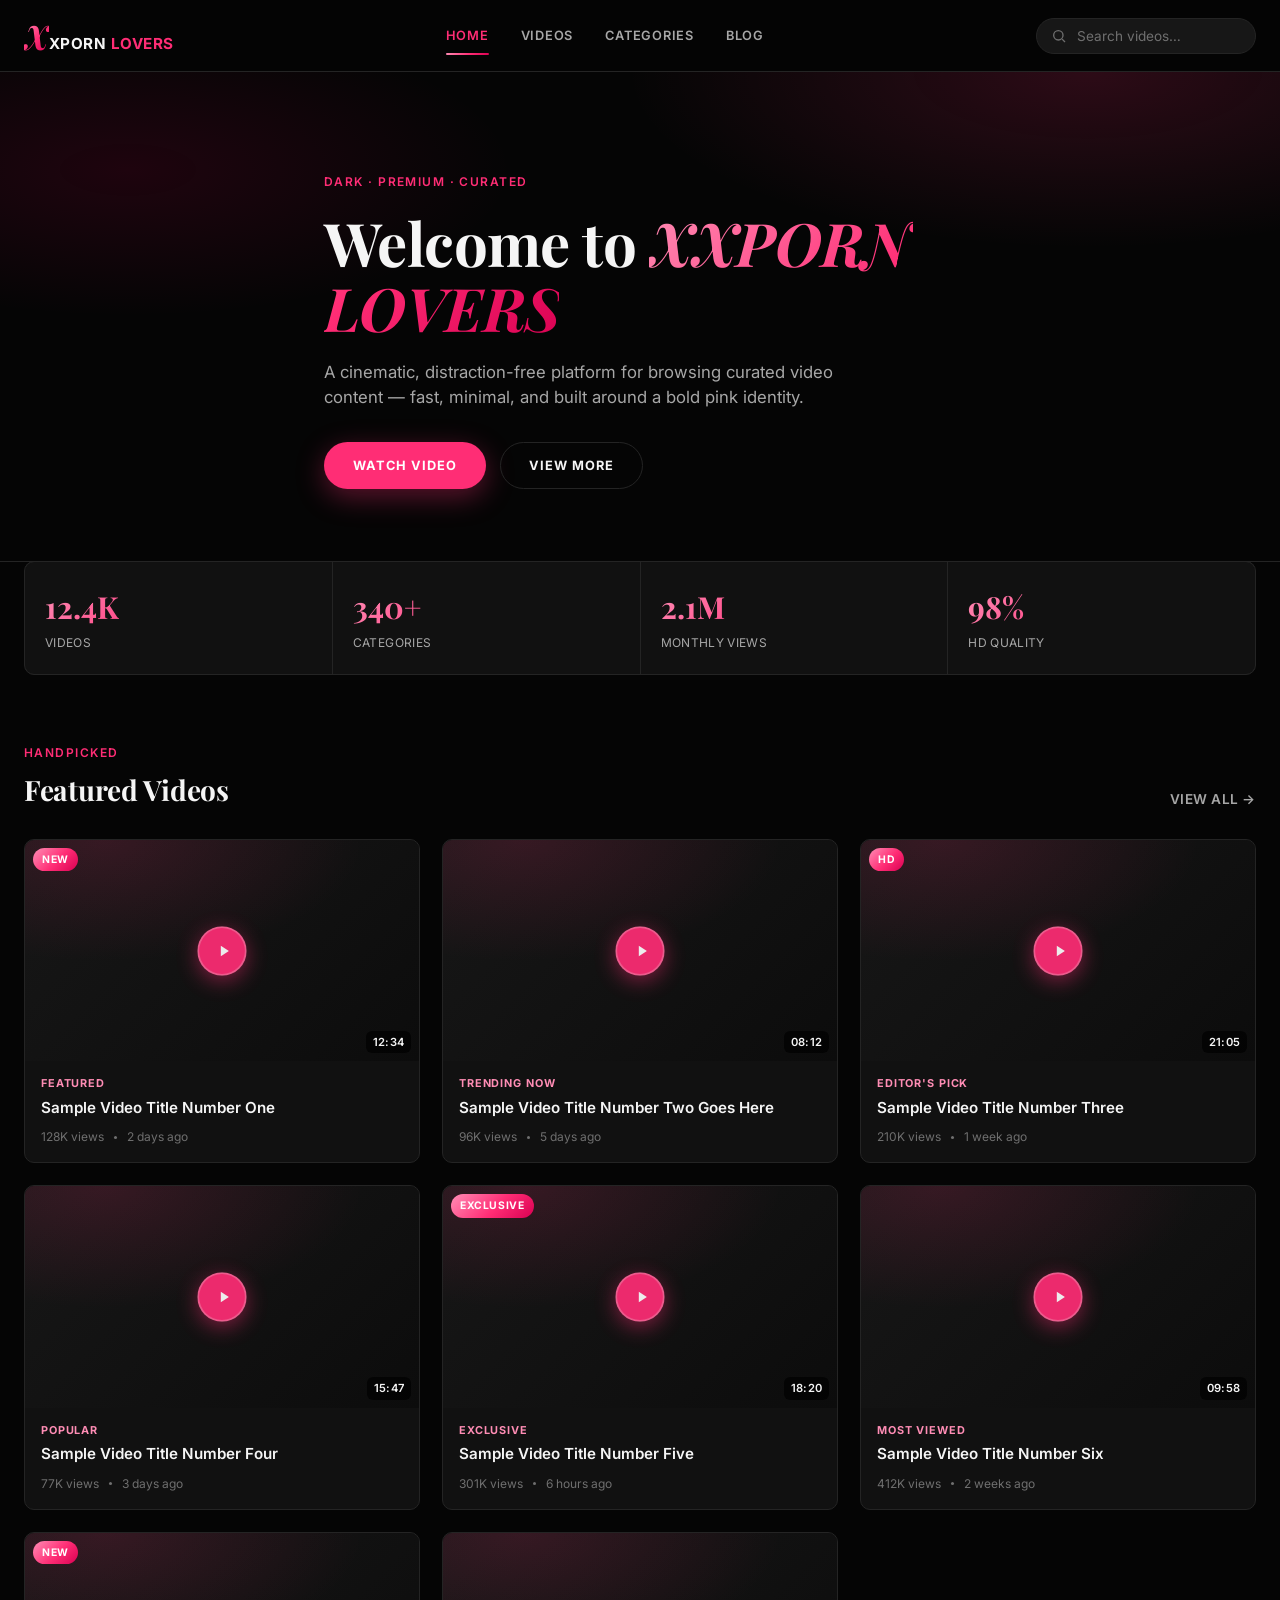
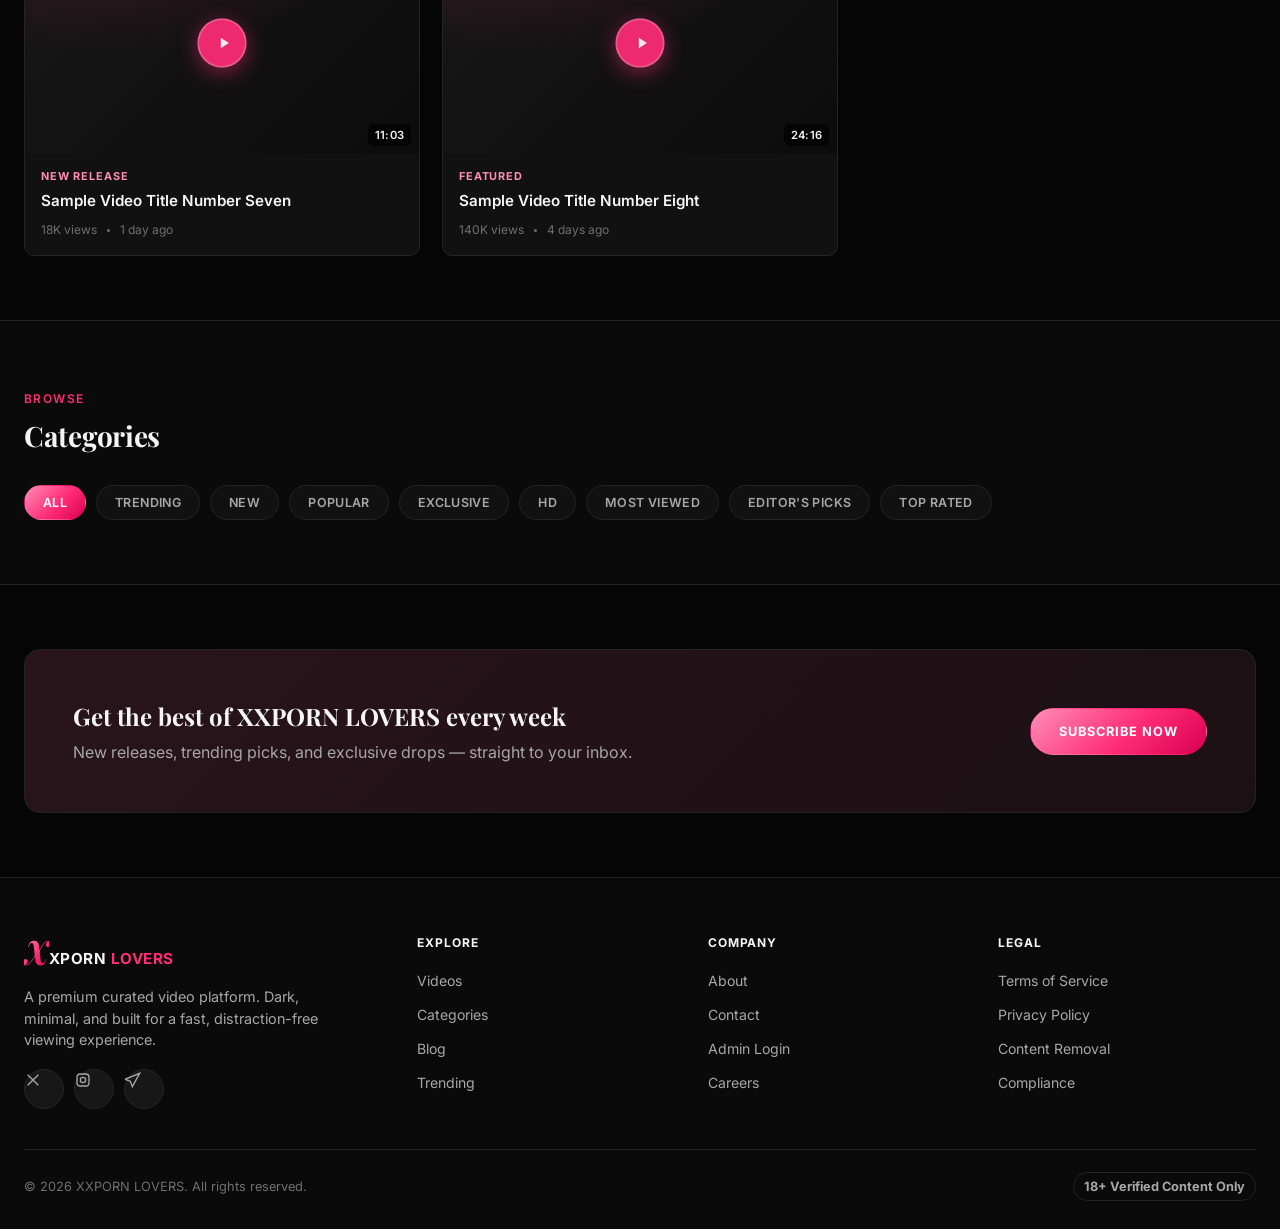
==== index.html @ b149cddd "Build XXPORN LOVERS brand site: dark luxury + pink identity Scaffold a static site implementing the " ====
<!doctype html>
<html lang="en">
<head>
<meta charset="UTF-8">
<meta name="viewport" content="width=device-width, initial-scale=1.0">
<title>XXPORN LOVERS</title>
<meta name="description" content="XXPORN LOVERS — a premium, dark, curated video platform.">
<link rel="icon" type="image/svg+xml" href="assets/img/favicon.svg">
<link rel="preconnect" href="https://fonts.googleapis.com">
<link rel="preconnect" href="https://fonts.gstatic.com" crossorigin>
<link href="https://fonts.googleapis.com/css2?family=Playfair+Display:ital,wght@0,700;1,700&family=Inter:wght@400;500;600;700;800&display=swap" rel="stylesheet">
<link rel="stylesheet" href="assets/css/tokens.css">
<link rel="stylesheet" href="assets/css/main.css">
</head>
<body>

<header class="navbar">
  <div class="container navbar-inner">
    <a href="index.html" class="logo" aria-label="XXPORN LOVERS home">
      <span class="logo-mark">X</span><span class="logo-text">XPORN <span class="accent">LOVERS</span></span>
    </a>
    <nav class="nav-links" aria-label="Primary">
      <a href="index.html" class="active">Home</a>
      <a href="videos.html">Videos</a>
      <a href="index.html#categories">Categories</a>
      <a href="blog.html">Blog</a>
    </nav>
    <div class="nav-actions">
      <label class="search-box">
        <svg width="16" height="16" viewBox="0 0 24 24" fill="none" stroke="currentColor" stroke-width="2"><circle cx="11" cy="11" r="7"/><path d="m21 21-4.3-4.3"/></svg>
        <input type="search" placeholder="Search videos…" aria-label="Search">
      </label>
      <button class="nav-toggle" aria-label="Toggle menu" aria-expanded="false"><span></span></button>
    </div>
  </div>
</header>
<div class="mobile-drawer">
  <nav class="nav-links" aria-label="Mobile primary">
    <a href="index.html" class="active">Home</a>
    <a href="videos.html">Videos</a>
    <a href="index.html#categories">Categories</a>
    <a href="blog.html">Blog</a>
  </nav>
  <label class="search-box">
    <svg width="16" height="16" viewBox="0 0 24 24" fill="none" stroke="currentColor" stroke-width="2"><circle cx="11" cy="11" r="7"/><path d="m21 21-4.3-4.3"/></svg>
    <input type="search" placeholder="Search videos…" aria-label="Search">
  </label>
</div>

<main>
  <!-- Hero -->
  <section class="hero">
    <div class="container hero-content">
      <span class="eyebrow">Dark · Premium · Curated</span>
      <h1 class="hero-title">Welcome to <em>XXPORN LOVERS</em></h1>
      <p class="hero-sub">A cinematic, distraction-free platform for browsing curated video content — fast, minimal, and built around a bold pink identity.</p>
      <div class="hero-actions">
        <a href="videos.html" class="btn btn-primary">Watch Video</a>
        <a href="#featured" class="btn btn-secondary">View More</a>
      </div>
    </div>
  </section>

  <!-- Stats -->
  <div class="container" style="margin-top:-1px;">
    <div class="stats-strip">
      <div class="stat-tile"><div class="stat-value">12.4K</div><div class="stat-label">Videos</div></div>
      <div class="stat-tile"><div class="stat-value">340+</div><div class="stat-label">Categories</div></div>
      <div class="stat-tile"><div class="stat-value">2.1M</div><div class="stat-label">Monthly Views</div></div>
      <div class="stat-tile"><div class="stat-value">98%</div><div class="stat-label">HD Quality</div></div>
    </div>
  </div>

  <!-- Featured -->
  <section class="section" id="featured">
    <div class="container">
      <div class="section-head">
        <div>
          <span class="eyebrow">Handpicked</span>
          <h2 class="section-title" style="margin-top:6px;">Featured Videos</h2>
        </div>
        <a href="videos.html" class="link-more">View all →</a>
      </div>

      <div class="video-grid">
        <a href="#" class="video-card">
          <div class="thumb"><span class="thumb-badge">New</span><span class="thumb-duration">12:34</span>
            <span class="play-btn"><svg viewBox="0 0 24 24"><path d="M8 5v14l11-7z"/></svg></span>
          </div>
          <div class="card-body">
            <span class="card-category">Featured</span>
            <h3 class="card-title">Sample Video Title Number One</h3>
            <div class="card-meta"><span>128K views</span><span class="dot"></span><span>2 days ago</span></div>
          </div>
        </a>
        <a href="#" class="video-card">
          <div class="thumb"><span class="thumb-duration">08:12</span>
            <span class="play-btn"><svg viewBox="0 0 24 24"><path d="M8 5v14l11-7z"/></svg></span>
          </div>
          <div class="card-body">
            <span class="card-category">Trending Now</span>
            <h3 class="card-title">Sample Video Title Number Two Goes Here</h3>
            <div class="card-meta"><span>96K views</span><span class="dot"></span><span>5 days ago</span></div>
          </div>
        </a>
        <a href="#" class="video-card">
          <div class="thumb"><span class="thumb-badge">HD</span><span class="thumb-duration">21:05</span>
            <span class="play-btn"><svg viewBox="0 0 24 24"><path d="M8 5v14l11-7z"/></svg></span>
          </div>
          <div class="card-body">
            <span class="card-category">Editor's Pick</span>
            <h3 class="card-title">Sample Video Title Number Three</h3>
            <div class="card-meta"><span>210K views</span><span class="dot"></span><span>1 week ago</span></div>
          </div>
        </a>
        <a href="#" class="video-card">
          <div class="thumb"><span class="thumb-duration">15:47</span>
            <span class="play-btn"><svg viewBox="0 0 24 24"><path d="M8 5v14l11-7z"/></svg></span>
          </div>
          <div class="card-body">
            <span class="card-category">Popular</span>
            <h3 class="card-title">Sample Video Title Number Four</h3>
            <div class="card-meta"><span>77K views</span><span class="dot"></span><span>3 days ago</span></div>
          </div>
        </a>
        <a href="#" class="video-card">
          <div class="thumb"><span class="thumb-badge">Exclusive</span><span class="thumb-duration">18:20</span>
            <span class="play-btn"><svg viewBox="0 0 24 24"><path d="M8 5v14l11-7z"/></svg></span>
          </div>
          <div class="card-body">
            <span class="card-category">Exclusive</span>
            <h3 class="card-title">Sample Video Title Number Five</h3>
            <div class="card-meta"><span>301K views</span><span class="dot"></span><span>6 hours ago</span></div>
          </div>
        </a>
        <a href="#" class="video-card">
          <div class="thumb"><span class="thumb-duration">09:58</span>
            <span class="play-btn"><svg viewBox="0 0 24 24"><path d="M8 5v14l11-7z"/></svg></span>
          </div>
          <div class="card-body">
            <span class="card-category">Most Viewed</span>
            <h3 class="card-title">Sample Video Title Number Six</h3>
            <div class="card-meta"><span>412K views</span><span class="dot"></span><span>2 weeks ago</span></div>
          </div>
        </a>
        <a href="#" class="video-card">
          <div class="thumb"><span class="thumb-badge">New</span><span class="thumb-duration">11:03</span>
            <span class="play-btn"><svg viewBox="0 0 24 24"><path d="M8 5v14l11-7z"/></svg></span>
          </div>
          <div class="card-body">
            <span class="card-category">New Release</span>
            <h3 class="card-title">Sample Video Title Number Seven</h3>
            <div class="card-meta"><span>18K views</span><span class="dot"></span><span>1 day ago</span></div>
          </div>
        </a>
        <a href="#" class="video-card">
          <div class="thumb"><span class="thumb-duration">24:16</span>
            <span class="play-btn"><svg viewBox="0 0 24 24"><path d="M8 5v14l11-7z"/></svg></span>
          </div>
          <div class="card-body">
            <span class="card-category">Featured</span>
            <h3 class="card-title">Sample Video Title Number Eight</h3>
            <div class="card-meta"><span>140K views</span><span class="dot"></span><span>4 days ago</span></div>
          </div>
        </a>
      </div>
    </div>
  </section>

  <!-- Categories -->
  <section class="section" id="categories" style="background:var(--bg-secondary); border-top:1px solid var(--border); border-bottom:1px solid var(--border);">
    <div class="container">
      <div class="section-head">
        <div>
          <span class="eyebrow">Browse</span>
          <h2 class="section-title" style="margin-top:6px;">Categories</h2>
        </div>
      </div>
      <div class="chip-row">
        <button class="chip active">All</button>
        <button class="chip">Trending</button>
        <button class="chip">New</button>
        <button class="chip">Popular</button>
        <button class="chip">Exclusive</button>
        <button class="chip">HD</button>
        <button class="chip">Most Viewed</button>
        <button class="chip">Editor's Picks</button>
        <button class="chip">Top Rated</button>
      </div>
    </div>
  </section>

  <!-- CTA band -->
  <section class="section">
    <div class="container">
      <div class="cta-band">
        <div>
          <h3>Get the best of XXPORN LOVERS every week</h3>
          <p>New releases, trending picks, and exclusive drops — straight to your inbox.</p>
        </div>
        <a href="#" class="btn btn-gradient">Subscribe Now</a>
      </div>
    </div>
  </section>
</main>

<footer class="footer">
  <div class="container">
    <div class="footer-top">
      <div class="footer-about">
        <a href="index.html" class="logo">
          <span class="logo-mark">X</span><span class="logo-text">XPORN <span class="accent">LOVERS</span></span>
        </a>
        <p>A premium curated video platform. Dark, minimal, and built for a fast, distraction-free viewing experience.</p>
        <div class="footer-social">
          <a class="btn-icon" href="#" aria-label="Follow on X"><svg width="16" height="16" viewBox="0 0 24 24" fill="none" stroke="currentColor" stroke-width="2"><path d="M4 4l16 16M20 4L4 20"/></svg></a>
          <a class="btn-icon" href="#" aria-label="Follow on Instagram"><svg width="16" height="16" viewBox="0 0 24 24" fill="none" stroke="currentColor" stroke-width="2"><rect x="3" y="3" width="18" height="18" rx="5"/><circle cx="12" cy="12" r="4"/></svg></a>
          <a class="btn-icon" href="#" aria-label="Follow on Telegram"><svg width="16" height="16" viewBox="0 0 24 24" fill="none" stroke="currentColor" stroke-width="2"><path d="m22 2-11 20-3-8-8-3z"/></svg></a>
        </div>
      </div>
      <div>
        <div class="footer-heading">Explore</div>
        <ul class="footer-links">
          <li><a href="videos.html">Videos</a></li>
          <li><a href="index.html#categories">Categories</a></li>
          <li><a href="blog.html">Blog</a></li>
          <li><a href="videos.html">Trending</a></li>
        </ul>
      </div>
      <div>
        <div class="footer-heading">Company</div>
        <ul class="footer-links">
          <li><a href="#">About</a></li>
          <li><a href="#">Contact</a></li>
          <li><a href="admin/login.html">Admin Login</a></li>
          <li><a href="#">Careers</a></li>
        </ul>
      </div>
      <div>
        <div class="footer-heading">Legal</div>
        <ul class="footer-links">
          <li><a href="#">Terms of Service</a></li>
          <li><a href="#">Privacy Policy</a></li>
          <li><a href="#">Content Removal</a></li>
          <li><a href="#">Compliance</a></li>
        </ul>
      </div>
    </div>
    <div class="footer-bottom">
      <span>© 2026 XXPORN LOVERS. All rights reserved.</span>
      <div class="footer-legal">
        <span class="age-badge">18+ Verified Content Only</span>
      </div>
    </div>
  </div>
</footer>

<script src="assets/js/main.js"></script>
</body>
</html>
---- assets/css/tokens.css ----
/* ==========================================================================
   XXPORN LOVERS — Design Tokens
   Dark luxury + pink accent brand system.
   ========================================================================== */

:root {
  /* Backgrounds */
  --bg-primary: #050505;
  --bg-secondary: #0A0A0A;
  --bg-card: #111111;
  --bg-elevated: #171717;
  --border: #242424;

  /* Text */
  --text-primary: #F5F5F5;
  --text-secondary: #A7A7A7;
  --text-muted: #6F6F6F;

  /* Accent — pink */
  --pink: #FF2D75;
  --pink-hover: #FF5C9A;
  --pink-dark: #D90052;
  --pink-soft: #FF8DB5;

  /* Brand gradient (logo, selected nav state, primary CTAs, featured accents) */
  --gradient-brand: linear-gradient(135deg, #FF8DB5 0%, #FF2D75 55%, #D90052 100%);

  /* Typography */
  --font-display: 'Playfair Display', 'Times New Roman', Georgia, serif;
  --font-body: 'Inter', -apple-system, BlinkMacSystemFont, 'Segoe UI', Helvetica, Arial, sans-serif;

  /* Radii */
  --radius-sm: 6px;
  --radius-md: 10px;
  --radius-lg: 16px;
  --radius-full: 999px;

  /* Shadows */
  --shadow-card: 0 8px 24px rgba(0, 0, 0, 0.45);
  --shadow-pink: 0 8px 28px rgba(255, 45, 117, 0.35);

  /* Motion */
  --ease: cubic-bezier(0.22, 1, 0.36, 1);
  --transition-fast: 150ms var(--ease);
  --transition-base: 250ms var(--ease);
  --transition-slow: 400ms var(--ease);

  /* Layout */
  --nav-height: 72px;
  --nav-height-mobile: 60px;
  --container-max: 1440px;
}
---- assets/css/main.css ----
/* ==========================================================================
   XXPORN LOVERS — Core Stylesheet
   Dark luxury + modern streaming platform + pink identity.
   ========================================================================== */

/* ---------- Reset ---------- */
*, *::before, *::after { box-sizing: border-box; }
html { -webkit-text-size-adjust: 100%; scroll-behavior: smooth; }
body {
  margin: 0;
  background: var(--bg-primary);
  color: var(--text-primary);
  font-family: var(--font-body);
  font-size: 16px;
  line-height: 1.5;
  -webkit-font-smoothing: antialiased;
}
img { max-width: 100%; display: block; }
a { color: inherit; text-decoration: none; }
ul { list-style: none; margin: 0; padding: 0; }
button { font-family: inherit; cursor: pointer; }
h1, h2, h3, h4, p { margin: 0; }
input, select { font-family: inherit; }

.container {
  max-width: var(--container-max);
  margin: 0 auto;
  padding: 0 24px;
}

.eyebrow {
  display: inline-block;
  font-size: 0.75rem;
  letter-spacing: 0.12em;
  text-transform: uppercase;
  color: var(--pink);
  font-weight: 600;
}

.section {
  padding: 64px 0;
}
.section-head {
  display: flex;
  align-items: flex-end;
  justify-content: space-between;
  gap: 16px;
  margin-bottom: 28px;
}
.section-title {
  font-family: var(--font-display);
  font-weight: 700;
  font-size: 1.75rem;
  letter-spacing: -0.01em;
}
.section-sub {
  color: var(--text-secondary);
  font-size: 0.95rem;
  margin-top: 6px;
}
.link-more {
  color: var(--text-secondary);
  font-size: 0.85rem;
  font-weight: 600;
  letter-spacing: 0.04em;
  text-transform: uppercase;
  white-space: nowrap;
  transition: color var(--transition-fast);
  border-bottom: 1px solid transparent;
}
.link-more:hover { color: var(--pink); border-color: var(--pink); }

/* ---------- Logo ---------- */
.logo {
  display: inline-flex;
  align-items: baseline;
  gap: 1px;
  line-height: 1;
  white-space: nowrap;
}
.logo-mark {
  font-family: var(--font-display);
  font-style: italic;
  font-weight: 700;
  font-size: 2.1rem;
  background: var(--gradient-brand);
  -webkit-background-clip: text;
  background-clip: text;
  color: transparent;
  margin-right: -1px;
  transform: translateY(1px);
}
.logo-text {
  font-family: var(--font-body);
  font-weight: 700;
  font-size: 0.95rem;
  letter-spacing: 0.03em;
  text-transform: uppercase;
  color: var(--text-primary);
}
.logo-text .accent { color: var(--pink); }
.logo--sm .logo-mark { font-size: 1.5rem; }
.logo--sm .logo-text { font-size: 0.72rem; }
.logo--lg .logo-mark { font-size: 3rem; }
.logo--lg .logo-text { font-size: 1.15rem; }

/* ---------- Buttons ---------- */
.btn {
  display: inline-flex;
  align-items: center;
  justify-content: center;
  gap: 8px;
  padding: 13px 28px;
  border-radius: var(--radius-full);
  font-size: 0.8rem;
  font-weight: 700;
  letter-spacing: 0.08em;
  text-transform: uppercase;
  border: 1px solid transparent;
  transition: background var(--transition-fast), color var(--transition-fast),
              border-color var(--transition-fast), transform var(--transition-fast),
              box-shadow var(--transition-fast);
}
.btn:active { transform: scale(0.97); }

.btn-primary {
  background: var(--pink);
  color: #fff;
  box-shadow: var(--shadow-pink);
}
.btn-primary:hover { background: var(--pink-hover); box-shadow: 0 10px 32px rgba(255, 92, 154, 0.45); }

.btn-secondary {
  background: transparent;
  color: var(--text-primary);
  border-color: var(--border);
}
.btn-secondary:hover { border-color: var(--pink); color: var(--pink-hover); }

.btn-gradient {
  background: var(--gradient-brand);
  color: #fff;
}
.btn-gradient:hover { filter: brightness(1.08); }

.btn-sm { padding: 9px 18px; font-size: 0.72rem; }
.btn-icon {
  width: 40px; height: 40px; padding: 0; border-radius: var(--radius-full);
  background: var(--bg-elevated); border: 1px solid var(--border); color: var(--text-secondary);
}
.btn-icon:hover { color: var(--pink); border-color: var(--pink); }

/* ---------- Navbar ---------- */
.navbar {
  position: sticky;
  top: 0;
  z-index: 100;
  height: var(--nav-height);
  display: flex;
  align-items: center;
  background: rgba(5, 5, 5, 0.85);
  backdrop-filter: blur(14px) saturate(140%);
  -webkit-backdrop-filter: blur(14px) saturate(140%);
  border-bottom: 1px solid var(--border);
}
.navbar-inner {
  width: 100%;
  display: flex;
  align-items: center;
  justify-content: space-between;
  gap: 24px;
}
.nav-links {
  display: flex;
  align-items: center;
  gap: 32px;
}
.nav-links a {
  position: relative;
  font-size: 0.8rem;
  font-weight: 600;
  letter-spacing: 0.06em;
  text-transform: uppercase;
  color: var(--text-secondary);
  padding: 8px 0;
  transition: color var(--transition-fast);
}
.nav-links a:hover { color: var(--text-primary); }
.nav-links a.active {
  color: var(--pink);
}
.nav-links a.active::after {
  content: "";
  position: absolute;
  left: 0; right: 0; bottom: -2px;
  height: 2px;
  border-radius: 2px;
  background: var(--gradient-brand);
}
.nav-actions { display: flex; align-items: center; gap: 12px; }
.nav-toggle {
  display: none;
  width: 40px; height: 40px;
  align-items: center; justify-content: center;
  background: transparent; border: none; color: var(--text-primary);
}
.nav-toggle span,
.nav-toggle span::before,
.nav-toggle span::after {
  content: "";
  display: block;
  width: 20px; height: 2px;
  background: currentColor;
  position: relative;
  transition: transform var(--transition-fast), opacity var(--transition-fast);
}
.nav-toggle span::before { position: absolute; top: -6px; }
.nav-toggle span::after { position: absolute; top: 6px; }

.search-box {
  display: flex;
  align-items: center;
  gap: 8px;
  background: var(--bg-elevated);
  border: 1px solid var(--border);
  border-radius: var(--radius-full);
  padding: 8px 14px;
  width: 220px;
  transition: border-color var(--transition-fast);
}
.search-box:focus-within { border-color: var(--pink); }
.search-box input {
  background: transparent;
  border: none;
  outline: none;
  color: var(--text-primary);
  font-size: 0.85rem;
  width: 100%;
}
.search-box input::placeholder { color: var(--text-muted); }
.search-box svg { flex-shrink: 0; color: var(--text-muted); }

/* Mobile nav drawer */
.mobile-drawer {
  position: fixed;
  inset: var(--nav-height-mobile) 0 0 0;
  background: var(--bg-secondary);
  border-top: 1px solid var(--border);
  padding: 24px;
  transform: translateY(-8px);
  opacity: 0;
  pointer-events: none;
  transition: opacity var(--transition-base), transform var(--transition-base);
  z-index: 99;
  overflow-y: auto;
}
.mobile-drawer.open { opacity: 1; transform: translateY(0); pointer-events: auto; }
.mobile-drawer .nav-links { flex-direction: column; align-items: flex-start; gap: 4px; width: 100%; }
.mobile-drawer .nav-links a { width: 100%; padding: 14px 4px; border-bottom: 1px solid var(--border); }
.mobile-drawer .search-box { width: 100%; margin-top: 16px; }

/* ---------- Hero ---------- */
.hero {
  position: relative;
  padding: 96px 0 72px;
  overflow: hidden;
  background:
    radial-gradient(60% 60% at 85% 0%, rgba(255, 45, 117, 0.16) 0%, transparent 60%),
    radial-gradient(50% 50% at 10% 20%, rgba(217, 0, 82, 0.12) 0%, transparent 60%),
    var(--bg-primary);
  border-bottom: 1px solid var(--border);
}
.hero-content { max-width: 680px; }
.hero-title {
  font-family: var(--font-display);
  font-weight: 700;
  font-size: clamp(2.25rem, 5vw, 3.75rem);
  line-height: 1.08;
  letter-spacing: -0.01em;
  margin: 18px 0 20px;
}
.hero-title em {
  font-style: italic;
  background: var(--gradient-brand);
  -webkit-background-clip: text;
  background-clip: text;
  color: transparent;
}
.hero-sub {
  color: var(--text-secondary);
  font-size: 1.05rem;
  max-width: 520px;
  margin-bottom: 32px;
}
.hero-actions { display: flex; gap: 14px; flex-wrap: wrap; }

/* ---------- Category chips ---------- */
.chip-row { display: flex; flex-wrap: wrap; gap: 10px; }
.chip {
  padding: 9px 18px;
  border-radius: var(--radius-full);
  border: 1px solid var(--border);
  background: var(--bg-card);
  color: var(--text-secondary);
  font-size: 0.78rem;
  font-weight: 600;
  letter-spacing: 0.03em;
  text-transform: uppercase;
  transition: border-color var(--transition-fast), color var(--transition-fast), background var(--transition-fast);
}
.chip:hover { border-color: var(--pink); color: var(--text-primary); }
.chip.active { background: var(--gradient-brand); color: #fff; border-color: transparent; }

/* ---------- Video grid & card ---------- */
.video-grid {
  display: grid;
  grid-template-columns: repeat(4, 1fr);
  gap: 22px;
}
.video-card {
  display: block;
  background: var(--bg-card);
  border: 1px solid var(--border);
  border-radius: var(--radius-md);
  overflow: hidden;
  transition: border-color var(--transition-base), transform var(--transition-base), box-shadow var(--transition-base);
}
.video-card:hover {
  border-color: rgba(255, 45, 117, 0.55);
  transform: translateY(-3px);
  box-shadow: var(--shadow-card);
}
.thumb {
  position: relative;
  aspect-ratio: 16 / 9;
  background: linear-gradient(135deg, #171717, #0c0c0c);
  overflow: hidden;
}
.thumb::before {
  /* placeholder art texture */
  content: "";
  position: absolute; inset: 0;
  background: radial-gradient(120% 100% at 20% 0%, rgba(255,45,117,0.14), transparent 55%);
}
.thumb img {
  width: 100%; height: 100%; object-fit: cover;
  transition: transform var(--transition-slow);
}
.video-card:hover .thumb img { transform: scale(1.06); }

.thumb-duration {
  position: absolute;
  right: 8px; bottom: 8px;
  background: rgba(0, 0, 0, 0.72);
  color: var(--text-primary);
  font-size: 0.7rem;
  font-weight: 600;
  padding: 3px 7px;
  border-radius: var(--radius-sm);
  letter-spacing: 0.02em;
}
.thumb-badge {
  position: absolute;
  left: 8px; top: 8px;
  background: var(--gradient-brand);
  color: #fff;
  font-size: 0.65rem;
  font-weight: 700;
  letter-spacing: 0.06em;
  text-transform: uppercase;
  padding: 4px 9px;
  border-radius: var(--radius-full);
}

.play-btn {
  position: absolute;
  top: 50%; left: 50%;
  width: 56px; height: 56px;
  border-radius: 50%;
  transform: translate(-50%, -50%) scale(0.88);
  background: var(--pink);
  border: 2px solid rgba(255, 255, 255, 0.25);
  display: flex; align-items: center; justify-content: center;
  opacity: 0.92;
  box-shadow: 0 6px 24px rgba(255, 45, 117, 0.5);
  transition: transform var(--transition-base), opacity var(--transition-base), background var(--transition-base);
}
.play-btn svg { width: 20px; height: 20px; fill: #fff; margin-left: 3px; }
.video-card:hover .play-btn {
  transform: translate(-50%, -50%) scale(1);
  opacity: 1;
  background: var(--pink-hover);
}

.card-body { padding: 14px 16px 16px; }
.card-category {
  font-size: 0.68rem;
  font-weight: 700;
  letter-spacing: 0.08em;
  text-transform: uppercase;
  color: var(--pink-soft);
  margin-bottom: 6px;
  display: block;
}
.card-title {
  font-size: 0.95rem;
  font-weight: 600;
  color: var(--text-primary);
  line-height: 1.35;
  display: -webkit-box;
  -webkit-line-clamp: 2;
  -webkit-box-orient: vertical;
  overflow: hidden;
}
.card-meta {
  margin-top: 10px;
  display: flex;
  align-items: center;
  gap: 10px;
  font-size: 0.75rem;
  color: var(--text-muted);
}
.card-meta .dot { width: 3px; height: 3px; border-radius: 50%; background: var(--text-muted); }

/* Large hero play button, standalone showcase */
.play-btn--xl {
  width: 88px; height: 88px;
  box-shadow: 0 10px 36px rgba(255, 45, 117, 0.55);
}
.play-btn--xl svg { width: 30px; height: 30px; }

/* ---------- Stats strip ---------- */
.stats-strip {
  display: grid;
  grid-template-columns: repeat(4, 1fr);
  gap: 1px;
  background: var(--border);
  border: 1px solid var(--border);
  border-radius: var(--radius-md);
  overflow: hidden;
}
.stat-tile {
  background: var(--bg-card);
  padding: 22px 20px;
}
.stat-value {
  font-family: var(--font-display);
  font-size: 1.9rem;
  font-weight: 700;
  background: var(--gradient-brand);
  -webkit-background-clip: text;
  background-clip: text;
  color: transparent;
}
.stat-label {
  margin-top: 4px;
  font-size: 0.75rem;
  color: var(--text-secondary);
  letter-spacing: 0.03em;
  text-transform: uppercase;
}

/* ---------- Newsletter / CTA band ---------- */
.cta-band {
  border: 1px solid var(--border);
  border-radius: var(--radius-lg);
  padding: 48px;
  background: linear-gradient(135deg, rgba(255,45,117,0.10), rgba(217,0,82,0.05)), var(--bg-card);
  display: flex;
  align-items: center;
  justify-content: space-between;
  gap: 24px;
  flex-wrap: wrap;
}
.cta-band h3 {
  font-family: var(--font-display);
  font-size: 1.5rem;
  font-weight: 700;
}
.cta-band p { color: var(--text-secondary); margin-top: 6px; }

/* ---------- Footer ---------- */
.footer {
  border-top: 1px solid var(--border);
  background: var(--bg-secondary);
  padding: 56px 0 28px;
}
.footer-top {
  display: grid;
  grid-template-columns: 1.4fr repeat(3, 1fr);
  gap: 32px;
  padding-bottom: 40px;
}
.footer-about p {
  color: var(--text-secondary);
  font-size: 0.9rem;
  margin-top: 16px;
  max-width: 320px;
}
.footer-heading {
  font-size: 0.75rem;
  font-weight: 700;
  letter-spacing: 0.08em;
  text-transform: uppercase;
  color: var(--text-primary);
  margin-bottom: 16px;
}
.footer-links li { margin-bottom: 10px; }
.footer-links a {
  color: var(--text-secondary);
  font-size: 0.88rem;
  transition: color var(--transition-fast);
}
.footer-links a:hover { color: var(--pink-hover); }
.footer-social { display: flex; gap: 10px; margin-top: 18px; }
.footer-bottom {
  border-top: 1px solid var(--border);
  padding-top: 22px;
  display: flex;
  align-items: center;
  justify-content: space-between;
  gap: 12px;
  flex-wrap: wrap;
  font-size: 0.8rem;
  color: var(--text-muted);
}
.footer-bottom a { color: var(--text-muted); }
.footer-bottom a:hover { color: var(--pink); }
.footer-legal { display: flex; gap: 18px; flex-wrap: wrap; }
.age-badge {
  display: inline-flex;
  align-items: center;
  gap: 6px;
  border: 1px solid var(--border);
  border-radius: var(--radius-full);
  padding: 4px 10px;
  font-weight: 700;
  color: var(--text-secondary);
}

/* ---------- Utility page (blog list, etc.) ---------- */
.page-head {
  padding: 56px 0 32px;
  border-bottom: 1px solid var(--border);
  background: var(--bg-secondary);
}
.page-head h1 {
  font-family: var(--font-display);
  font-size: clamp(1.9rem, 4vw, 2.6rem);
  font-weight: 700;
}
.page-head p { color: var(--text-secondary); margin-top: 10px; max-width: 560px; }

.pagination { display: flex; justify-content: center; gap: 8px; margin-top: 40px; }
.pagination button {
  width: 38px; height: 38px;
  border-radius: var(--radius-sm);
  background: var(--bg-card);
  border: 1px solid var(--border);
  color: var(--text-secondary);
  font-size: 0.85rem;
  font-weight: 600;
}
.pagination button.active { background: var(--gradient-brand); color: #fff; border-color: transparent; }
.pagination button:hover:not(.active) { border-color: var(--pink); color: var(--text-primary); }

/* ---------- Responsive ---------- */
@media (max-width: 1439px) {
  .video-grid { grid-template-columns: repeat(3, 1fr); }
}

@media (max-width: 1024px) {
  .video-grid { grid-template-columns: repeat(3, 1fr); }
  .footer-top { grid-template-columns: repeat(2, 1fr); gap: 28px; }
  .footer-about { grid-column: 1 / -1; }
}

@media (max-width: 767px) {
  :root { --nav-height: var(--nav-height-mobile); }
  .navbar-inner .nav-links, .navbar-inner .search-box { display: none; }
  .nav-toggle { display: inline-flex; }
  .video-grid { grid-template-columns: repeat(2, 1fr); gap: 14px; }
  .hero { padding: 56px 0 44px; }
  .hero-actions .btn { flex: 1 1 auto; }
  .section { padding: 44px 0; }
  .stats-strip { grid-template-columns: repeat(2, 1fr); }
  .footer-top { grid-template-columns: 1fr 1fr; gap: 28px; }
  .footer-about { grid-column: 1 / -1; }
  .cta-band { padding: 32px 24px; flex-direction: column; align-items: flex-start; }
  .card-title { font-size: 0.88rem; }
  .play-btn { width: 46px; height: 46px; }
}

@media (max-width: 420px) {
  .video-grid { grid-template-columns: 1fr 1fr; gap: 10px; }
  .container { padding: 0 16px; }
}
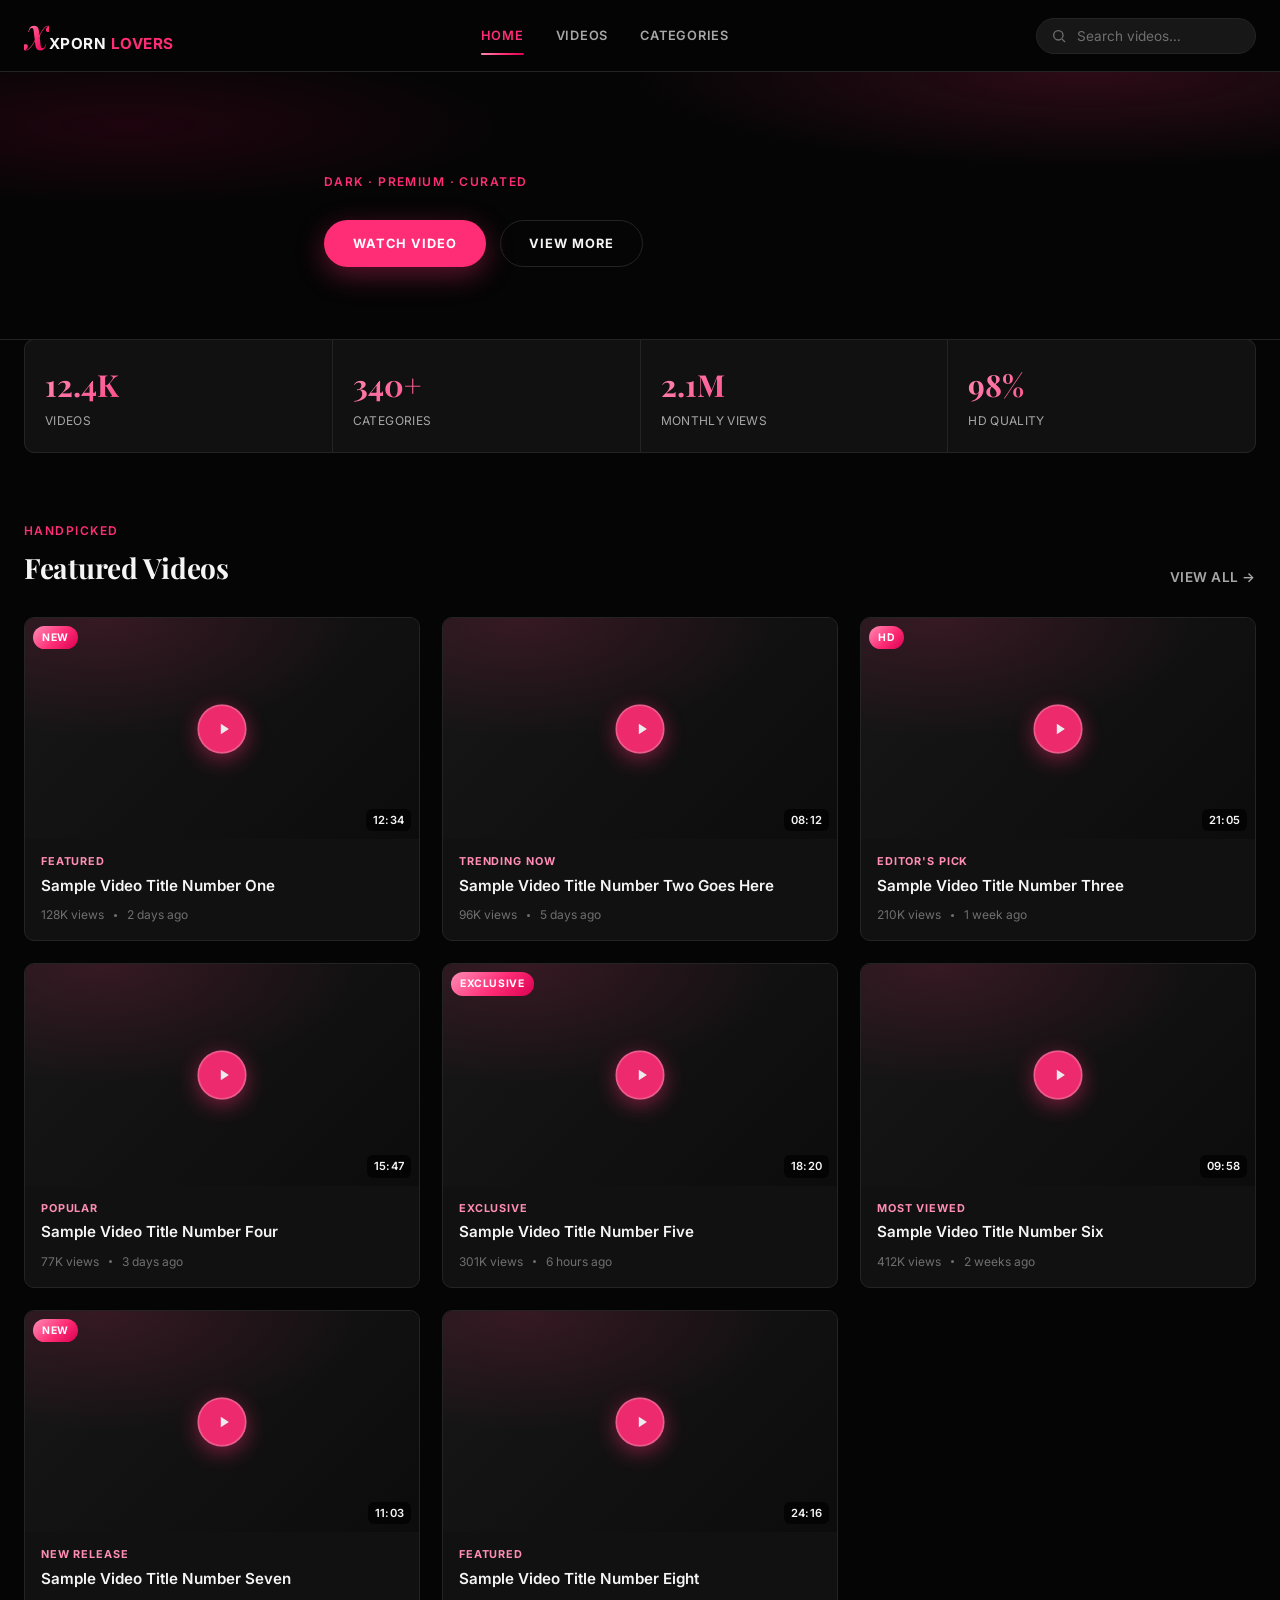
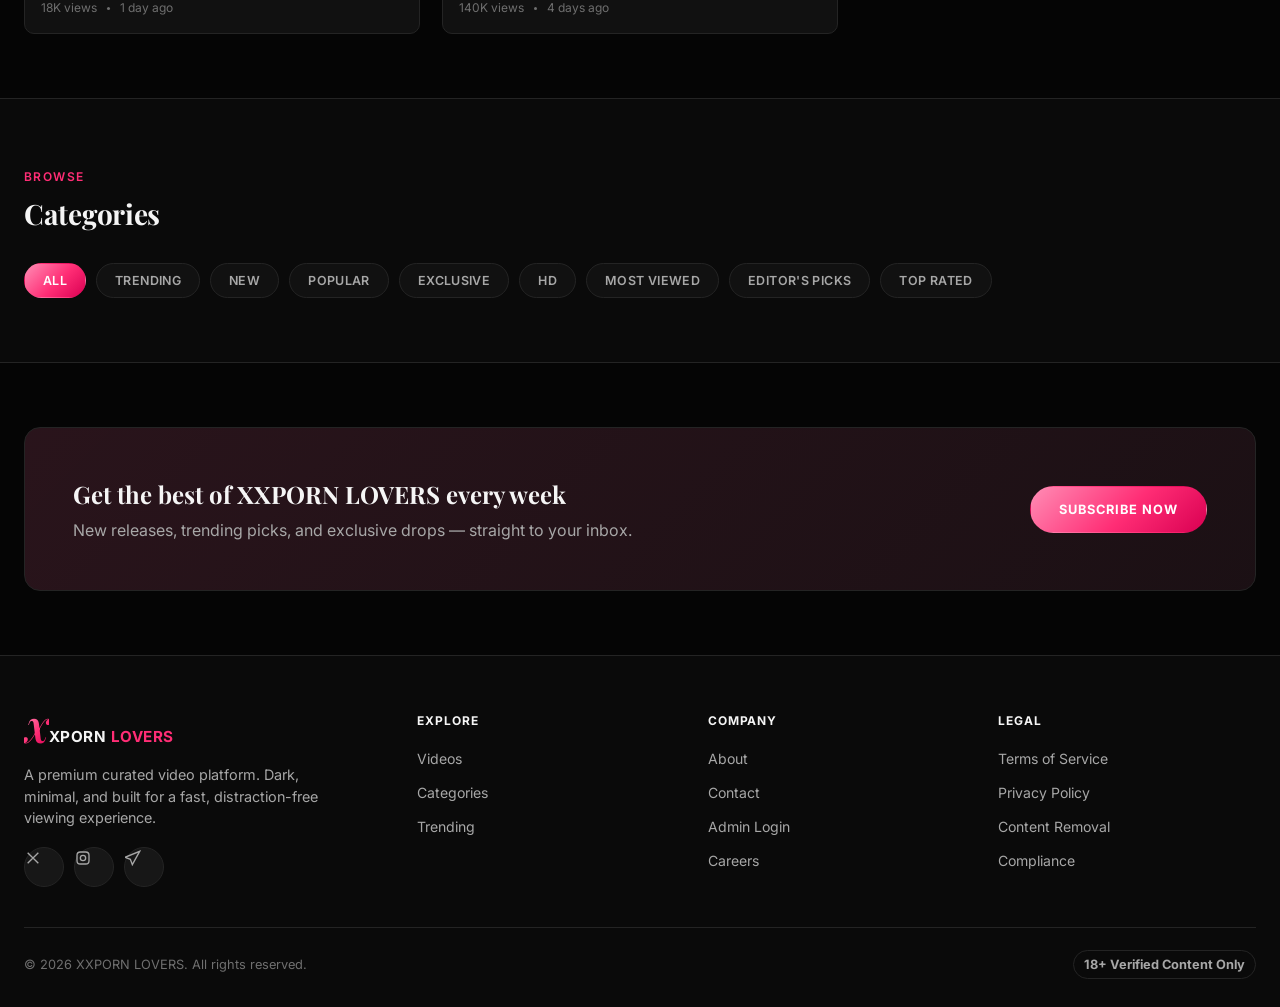
==== commit 5431b141: "Remove blog section and hero headline/copy - Delete blog.html and its nav/footer links on index.html" ====
--- a/index.html
+++ b/index.html
@@ -23,7 +23,6 @@
       <a href="index.html" class="active">Home</a>
       <a href="videos.html">Videos</a>
       <a href="index.html#categories">Categories</a>
-      <a href="blog.html">Blog</a>
     </nav>
     <div class="nav-actions">
       <label class="search-box">
@@ -39,7 +38,6 @@
     <a href="index.html" class="active">Home</a>
     <a href="videos.html">Videos</a>
     <a href="index.html#categories">Categories</a>
-    <a href="blog.html">Blog</a>
   </nav>
   <label class="search-box">
     <svg width="16" height="16" viewBox="0 0 24 24" fill="none" stroke="currentColor" stroke-width="2"><circle cx="11" cy="11" r="7"/><path d="m21 21-4.3-4.3"/></svg>
@@ -52,9 +50,7 @@
   <section class="hero">
     <div class="container hero-content">
       <span class="eyebrow">Dark · Premium · Curated</span>
-      <h1 class="hero-title">Welcome to <em>XXPORN LOVERS</em></h1>
-      <p class="hero-sub">A cinematic, distraction-free platform for browsing curated video content — fast, minimal, and built around a bold pink identity.</p>
-      <div class="hero-actions">
+      <div class="hero-actions" style="margin-top:28px;">
         <a href="videos.html" class="btn btn-primary">Watch Video</a>
         <a href="#featured" class="btn btn-secondary">View More</a>
       </div>
@@ -223,7 +219,6 @@
         <ul class="footer-links">
           <li><a href="videos.html">Videos</a></li>
           <li><a href="index.html#categories">Categories</a></li>
-          <li><a href="blog.html">Blog</a></li>
           <li><a href="videos.html">Trending</a></li>
         </ul>
       </div>
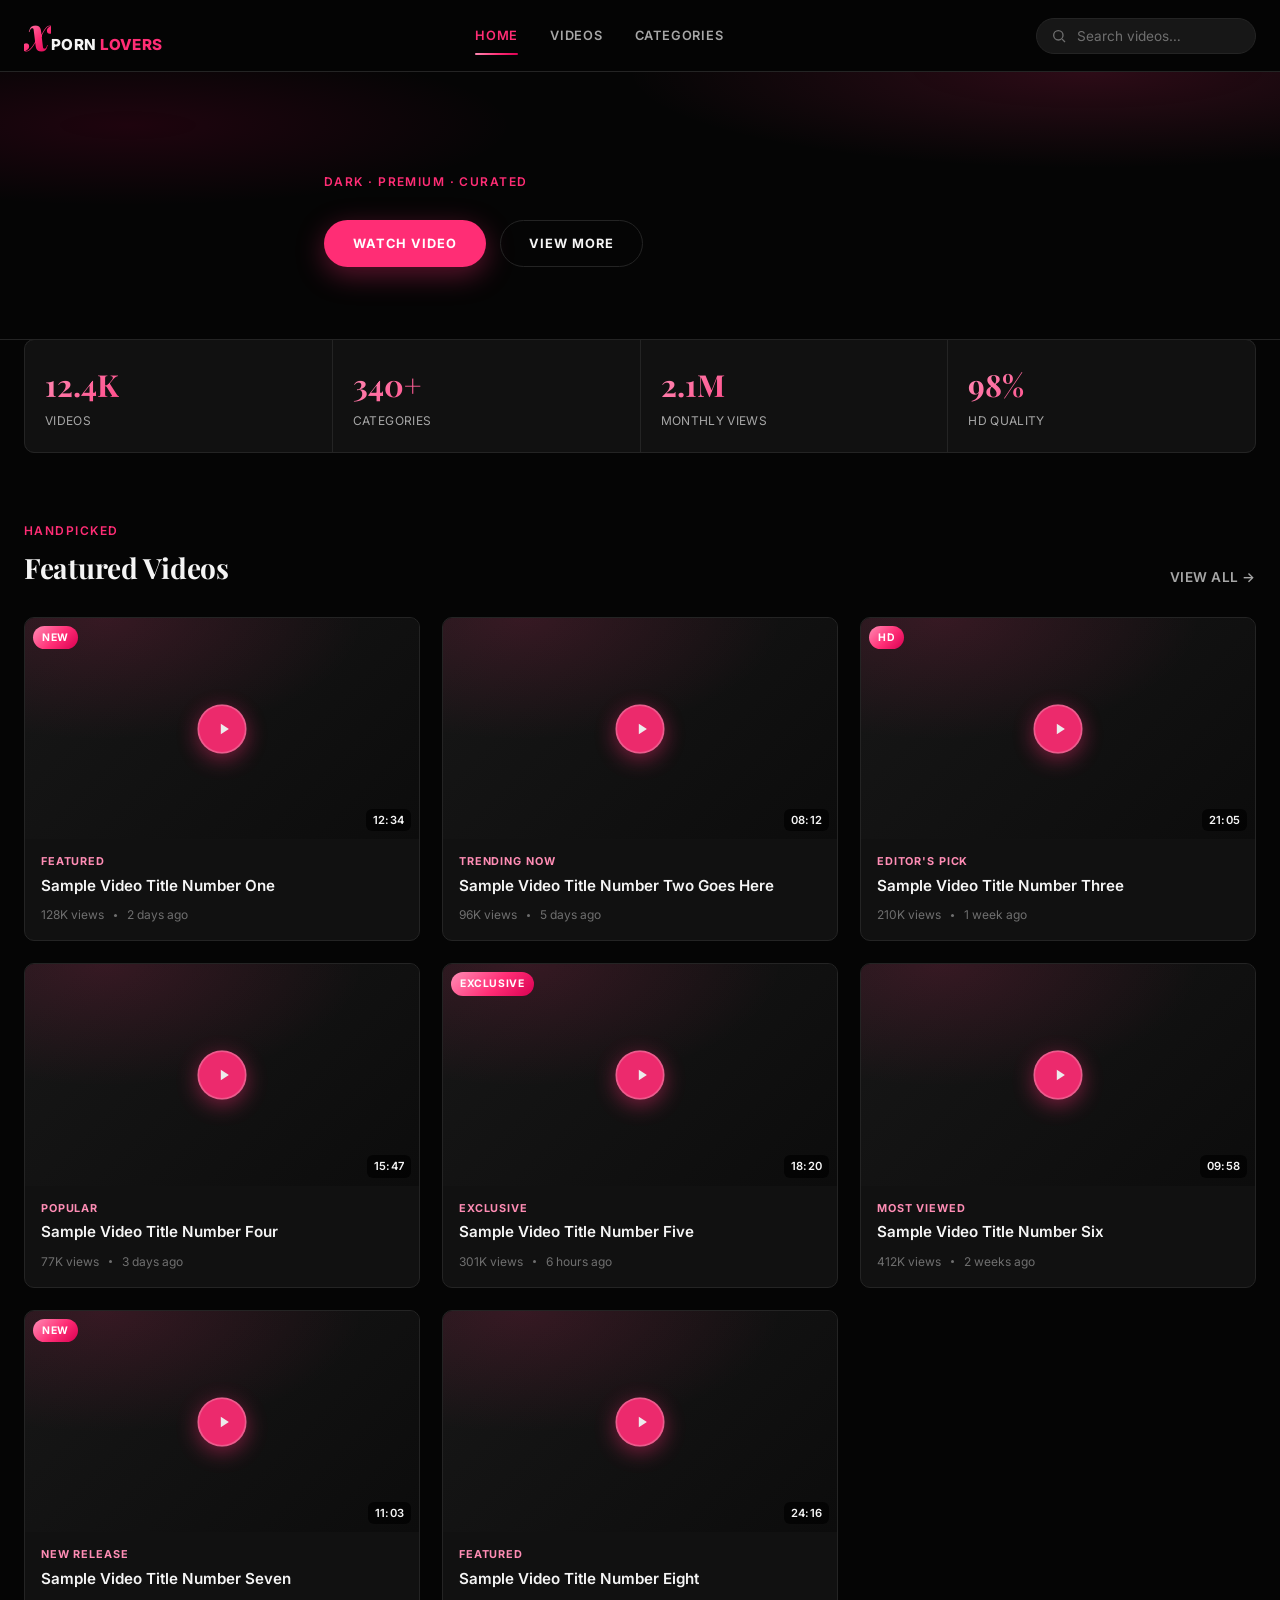
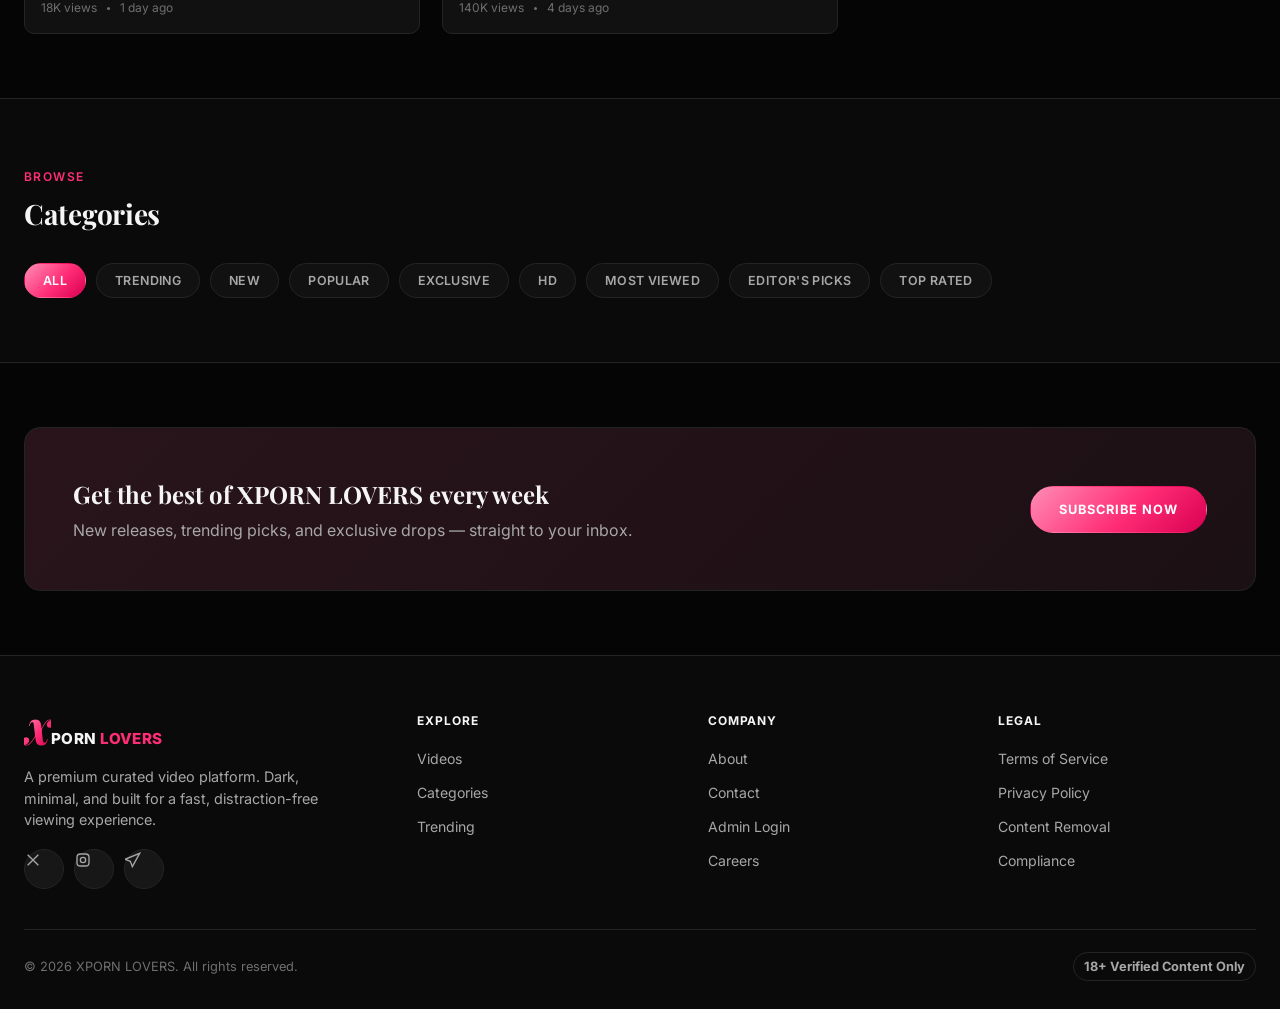
==== commit af2e9394: "Bolden the logo and drop the duplicate X - Logo mark now Playfair Display 900 (was 700) and logo tex" ====
--- a/index.html
+++ b/index.html
@@ -3,12 +3,12 @@
 <head>
 <meta charset="UTF-8">
 <meta name="viewport" content="width=device-width, initial-scale=1.0">
-<title>XXPORN LOVERS</title>
-<meta name="description" content="XXPORN LOVERS — a premium, dark, curated video platform.">
+<title>XPORN LOVERS</title>
+<meta name="description" content="XPORN LOVERS — a premium, dark, curated video platform.">
 <link rel="icon" type="image/svg+xml" href="assets/img/favicon.svg">
 <link rel="preconnect" href="https://fonts.googleapis.com">
 <link rel="preconnect" href="https://fonts.gstatic.com" crossorigin>
-<link href="https://fonts.googleapis.com/css2?family=Playfair+Display:ital,wght@0,700;1,700&family=Inter:wght@400;500;600;700;800&display=swap" rel="stylesheet">
+<link href="https://fonts.googleapis.com/css2?family=Playfair+Display:ital,wght@0,700;0,900;1,700;1,900&family=Inter:wght@400;500;600;700;800&display=swap" rel="stylesheet">
 <link rel="stylesheet" href="assets/css/tokens.css">
 <link rel="stylesheet" href="assets/css/main.css">
 </head>
@@ -16,8 +16,8 @@
 
 <header class="navbar">
   <div class="container navbar-inner">
-    <a href="index.html" class="logo" aria-label="XXPORN LOVERS home">
-      <span class="logo-mark">X</span><span class="logo-text">XPORN <span class="accent">LOVERS</span></span>
+    <a href="index.html" class="logo" aria-label="XPORN LOVERS home">
+      <span class="logo-mark">X</span><span class="logo-text">PORN <span class="accent">LOVERS</span></span>
     </a>
     <nav class="nav-links" aria-label="Primary">
       <a href="index.html" class="active">Home</a>
@@ -191,7 +191,7 @@
     <div class="container">
       <div class="cta-band">
         <div>
-          <h3>Get the best of XXPORN LOVERS every week</h3>
+          <h3>Get the best of XPORN LOVERS every week</h3>
           <p>New releases, trending picks, and exclusive drops — straight to your inbox.</p>
         </div>
         <a href="#" class="btn btn-gradient">Subscribe Now</a>
@@ -205,7 +205,7 @@
     <div class="footer-top">
       <div class="footer-about">
         <a href="index.html" class="logo">
-          <span class="logo-mark">X</span><span class="logo-text">XPORN <span class="accent">LOVERS</span></span>
+          <span class="logo-mark">X</span><span class="logo-text">PORN <span class="accent">LOVERS</span></span>
         </a>
         <p>A premium curated video platform. Dark, minimal, and built for a fast, distraction-free viewing experience.</p>
         <div class="footer-social">
@@ -242,7 +242,7 @@
       </div>
     </div>
     <div class="footer-bottom">
-      <span>© 2026 XXPORN LOVERS. All rights reserved.</span>
+      <span>© 2026 XPORN LOVERS. All rights reserved.</span>
       <div class="footer-legal">
         <span class="age-badge">18+ Verified Content Only</span>
       </div>
--- a/assets/css/main.css
+++ b/assets/css/main.css
@@ -81,8 +81,8 @@
 .logo-mark {
   font-family: var(--font-display);
   font-style: italic;
-  font-weight: 700;
-  font-size: 2.1rem;
+  font-weight: 900;
+  font-size: 2.2rem;
   background: var(--gradient-brand);
   -webkit-background-clip: text;
   background-clip: text;
@@ -92,9 +92,9 @@
 }
 .logo-text {
   font-family: var(--font-body);
-  font-weight: 700;
+  font-weight: 800;
   font-size: 0.95rem;
-  letter-spacing: 0.03em;
+  letter-spacing: 0.02em;
   text-transform: uppercase;
   color: var(--text-primary);
 }
